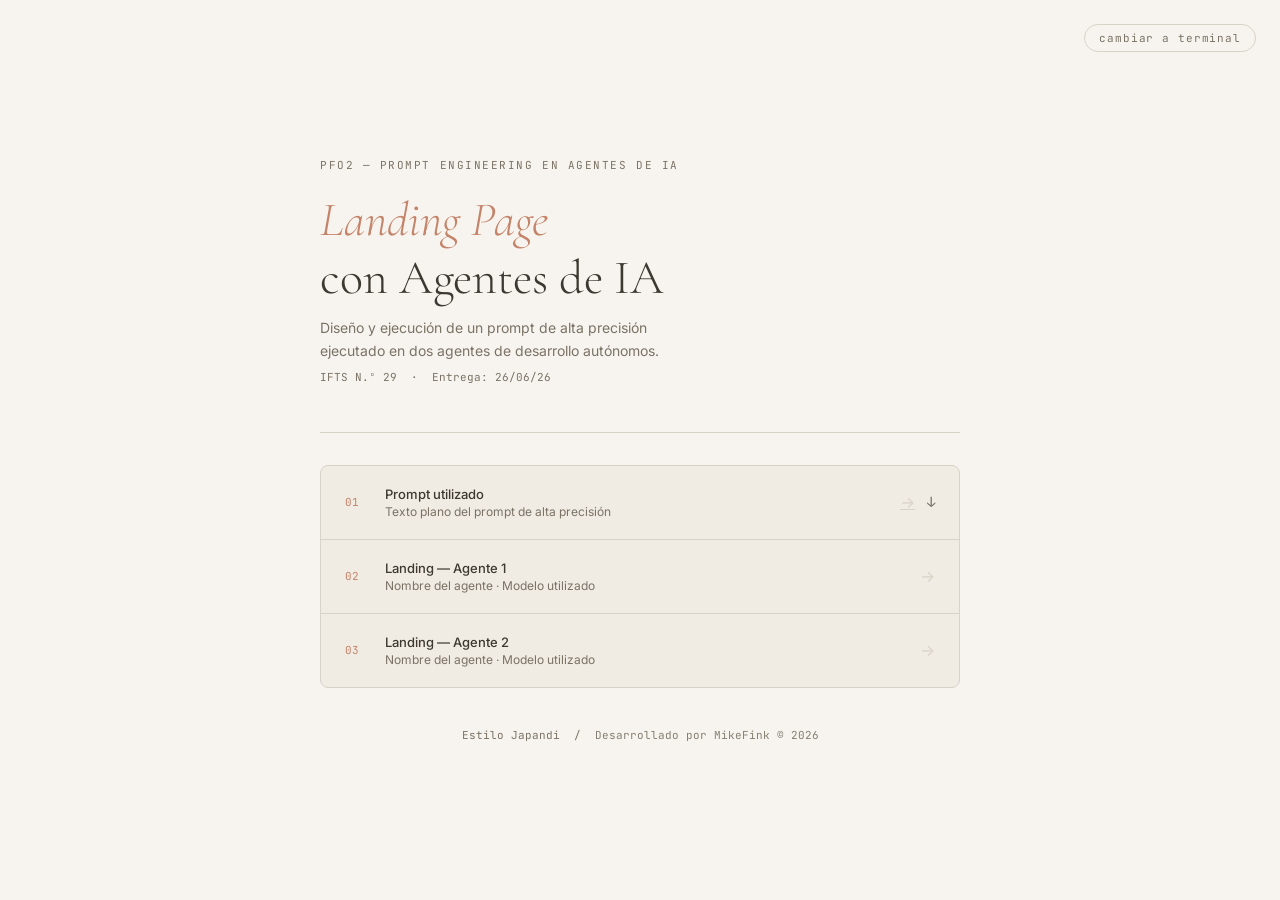
==== index.html @ ad7ee900 "Add initial HTML, CSS, and JavaScript files for landing page" ====
<!DOCTYPE html>
<html lang="es">

<head>
  <meta charset="UTF-8" />
  <meta name="viewport" content="width=device-width, initial-scale=1.0" />
  <title>PFO2 — Prompt Engineering en Agentes de IA</title>
  <link rel="preconnect" href="https://fonts.googleapis.com" />
  <link rel="preconnect" href="https://fonts.gstatic.com" crossorigin />
  <link
    href="https://fonts.googleapis.com/css2?family=Cormorant+Garamond:ital,wght@0,300;0,400;0,600;1,300;1,400&family=Inter:wght@300;400;500&family=JetBrains+Mono:wght@400;500&display=swap"
    rel="stylesheet" />
  <link rel="stylesheet" href="styles.css" />
</head>

<body>

  <button class="toggle-btn" onclick="toggleTheme()" id="toggle-label">
    cambiar a terminal
  </button>

  <div class="wrapper">

    <p class="eyebrow">PFO2 &mdash; Prompt Engineering en Agentes de IA</p>

    <h1><em>Landing Page</em><br>con Agentes de IA</h1>

    <p class="subtitle">Diseño y ejecución de un prompt de alta precisión<br>ejecutado en dos agentes de desarrollo
      autónomos.</p>
    <p class="meta">IFTS N.º 29 &nbsp;·&nbsp; Entrega: 26/06/26<span class="cursor">_</span></p>

    <div class="divider"></div>

    <div class="cards">

      <div class="card card-prompt" onclick="togglePrompt(event)"
        style="flex-direction: column; align-items: stretch; cursor: pointer;">
        <div style="display:flex; align-items:center; gap:1.25rem;">
          <span class="card-num">01</span>
          <div class="card-body">
            <p class="card-label">Prompt utilizado</p>
            <p class="card-desc">Texto plano del prompt de alta precisión</p>
          </div>
          <div style="display:flex; gap:12px; align-items:center;">
            <a href="./prompt.txt" target="_blank" class="card-arrow" onclick="event.stopPropagation()"
              title="Abrir archivo">→</a>
            <span class="card-expand" id="expand-icon">↓</span>
          </div>
        </div>
        <div class="prompt-panel" id="prompt-panel">
          <div style="display:flex; justify-content:space-between; align-items:center; margin-bottom:0.75rem;">
            <span class="lang-label" id="lang-label">EN</span>
            <button class="lang-btn" onclick="toggleLang(event)" id="lang-btn">ver en español</button>
          </div>
          <p class="prompt-text" id="prompt-text"></p>
        </div>
      </div>

      <a class="card" href="./agent1/" target="_blank">
        <span class="card-num">02</span>
        <div class="card-body">
          <p class="card-label">Landing — Agente 1</p>
          <p class="card-desc">Nombre del agente · Modelo utilizado</p>
        </div>
        <span class="card-arrow">→</span>
      </a>

      <a class="card" href="./agent2/" target="_blank">
        <span class="card-num">03</span>
        <div class="card-body">
          <p class="card-label">Landing — Agente 2</p>
          <p class="card-desc">Nombre del agente · Modelo utilizado</p>
        </div>
        <span class="card-arrow">→</span>
      </a>

    </div>

    <p class="footer-note" id="footer-note"></p>

  </div>

  <script src="script.js"></script>
</body>

</html>
---- styles.css ----
*,
*::before,
*::after {
    box-sizing: border-box;
    margin: 0;
    padding: 0;
}

:root {
    --bg: #F7F4EF;
    --bg-card: #F0EBE3;
    --border: #D9D2C7;
    --text-1: #3D3830;
    --text-2: #7A7265;
    --accent: #C4846A;
    --accent-2: #8A9E8C;
    --font-display: 'Cormorant Garamond', Georgia, serif;
    --font-body: 'Inter', sans-serif;
    --font-mono: 'JetBrains Mono', monospace;
    --radius: 8px;
    --transition: 0.5s cubic-bezier(0.4, 0, 0.2, 1);
}

body.terminal {
    --bg: #0D0D0D;
    --bg-card: #141414;
    --border: #1F3320;
    --text-1: #00FF41;
    --text-2: #3DBA5F;
    --accent: #00FF41;
    --accent-2: #00C832;
    --font-display: 'JetBrains Mono', monospace;
    --font-body: 'JetBrains Mono', monospace;
}

body {
    background: var(--bg);
    color: var(--text-1);
    font-family: var(--font-body);
    min-height: 100vh;
    display: flex;
    flex-direction: column;
    align-items: center;
    justify-content: center;
    padding: 3rem 1.5rem;
    transition: background var(--transition), color var(--transition);
}

.toggle-btn {
    position: fixed;
    top: 1.5rem;
    right: 1.5rem;
    background: none;
    border: 1px solid var(--border);
    color: var(--text-2);
    font-family: var(--font-mono);
    font-size: 11px;
    letter-spacing: 0.08em;
    padding: 6px 14px;
    border-radius: 40px;
    cursor: pointer;
    transition: all var(--transition);
    z-index: 100;
}

.toggle-btn:hover {
    border-color: var(--accent);
    color: var(--accent);
}

.wrapper {
    max-width: 640px;
    width: 100%;
}

.eyebrow {
    font-family: var(--font-mono);
    font-size: 11px;
    letter-spacing: 0.14em;
    color: var(--text-2);
    text-transform: uppercase;
    margin-bottom: 1.25rem;
    transition: color var(--transition);
}

body.terminal .eyebrow::before {
    content: '> ';
    color: var(--accent);
}

h1 {
    font-family: var(--font-display);
    font-weight: 300;
    font-size: clamp(2rem, 5vw, 3rem);
    line-height: 1.2;
    color: var(--text-1);
    margin-bottom: 0.5rem;
    transition: font-family var(--transition), color var(--transition);
}

body:not(.terminal) h1 em {
    font-style: italic;
    color: var(--accent);
}

body.terminal h1 em {
    font-style: normal;
    color: var(--accent);
}

.subtitle {
    font-size: 14px;
    color: var(--text-2);
    line-height: 1.7;
    margin-bottom: 0.4rem;
    transition: color var(--transition);
}

.meta {
    font-family: var(--font-mono);
    font-size: 11px;
    color: var(--text-2);
    margin-bottom: 3rem;
    transition: color var(--transition);
}

.divider {
    width: 100%;
    height: 1px;
    background: var(--border);
    margin-bottom: 2rem;
    position: relative;
    overflow: hidden;
    transition: background var(--transition);
}

.divider::after {
    content: '';
    position: absolute;
    top: 0;
    left: -100%;
    width: 60%;
    height: 100%;
    background: linear-gradient(90deg, transparent, var(--accent), transparent);
    animation: sweep 3s ease-in-out infinite;
}

@keyframes sweep {
    0% {
        left: -60%;
    }

    100% {
        left: 160%;
    }
}

.cards {
    display: flex;
    flex-direction: column;
    gap: 1px;
    background: var(--border);
    border: 1px solid var(--border);
    border-radius: var(--radius);
    overflow: hidden;
    transition: background var(--transition), border-color var(--transition);
}

.card {
    display: flex;
    align-items: center;
    gap: 1.25rem;
    padding: 1.25rem 1.5rem;
    background: var(--bg-card);
    text-decoration: none;
    transition: background var(--transition);
    cursor: pointer;
}

.card:hover {
    background: var(--bg);
}

body.terminal .card:hover {
    background: #0F1A10;
}

.card-num {
    font-family: var(--font-mono);
    font-size: 11px;
    color: var(--accent);
    min-width: 20px;
    transition: color var(--transition);
}

.card-body {
    flex: 1;
}

.card-label {
    font-size: 13px;
    font-weight: 500;
    color: var(--text-1);
    margin-bottom: 2px;
    transition: color var(--transition);
}

body.terminal .card-label::before {
    content: '// ';
    color: var(--text-2);
}

.card-desc {
    font-size: 12px;
    color: var(--text-2);
    transition: color var(--transition);
}

.card-arrow {
    font-size: 16px;
    color: var(--border);
    transition: color var(--transition), transform 0.2s ease;
}

.card:hover .card-arrow {
    color: var(--accent);
    transform: translateX(3px);
}

body.terminal .card-arrow {
    font-family: var(--font-mono);
}

.card-expand {
    font-family: var(--font-mono);
    font-size: 14px;
    color: var(--text-2);
    transition: transform 0.3s ease, color var(--transition);
    display: inline-block;
}

.card-prompt.open .card-expand {
    transform: rotate(180deg);
    color: var(--accent);
}

.prompt-panel {
    display: none;
    margin-top: 1rem;
    padding-top: 1rem;
    border-top: 1px solid var(--border);
}

.card-prompt.open .prompt-panel {
    display: block;
}

.lang-label {
    font-family: var(--font-mono);
    font-size: 10px;
    letter-spacing: 0.12em;
    color: var(--accent);
    border: 1px solid var(--accent);
    padding: 2px 8px;
    border-radius: 20px;
}

.lang-btn {
    font-family: var(--font-mono);
    font-size: 11px;
    color: var(--text-2);
    background: none;
    border: none;
    cursor: pointer;
    padding: 0;
    text-decoration: underline;
    text-underline-offset: 3px;
    transition: color var(--transition);
}

.lang-btn:hover {
    color: var(--accent);
}

.prompt-text {
    font-size: 12px;
    line-height: 1.8;
    color: var(--text-2);
    white-space: pre-wrap;
    max-height: 260px;
    overflow-y: auto;
    scrollbar-width: thin;
    scrollbar-color: var(--border) transparent;
}

.footer-note {
    margin-top: 2.5rem;
    font-family: var(--font-mono);
    font-size: 11px;
    color: var(--text-2);
    text-align: center;
    transition: color var(--transition);
}

.cursor {
    display: none;
    animation: blink 1s step-end infinite;
}

body.terminal .cursor {
    display: inline;
}

@keyframes blink {
    50% {
        opacity: 0;
    }
}

@media (prefers-reduced-motion: reduce) {
    .divider::after {
        animation: none;
    }

    .cursor {
        animation: none;
    }
}
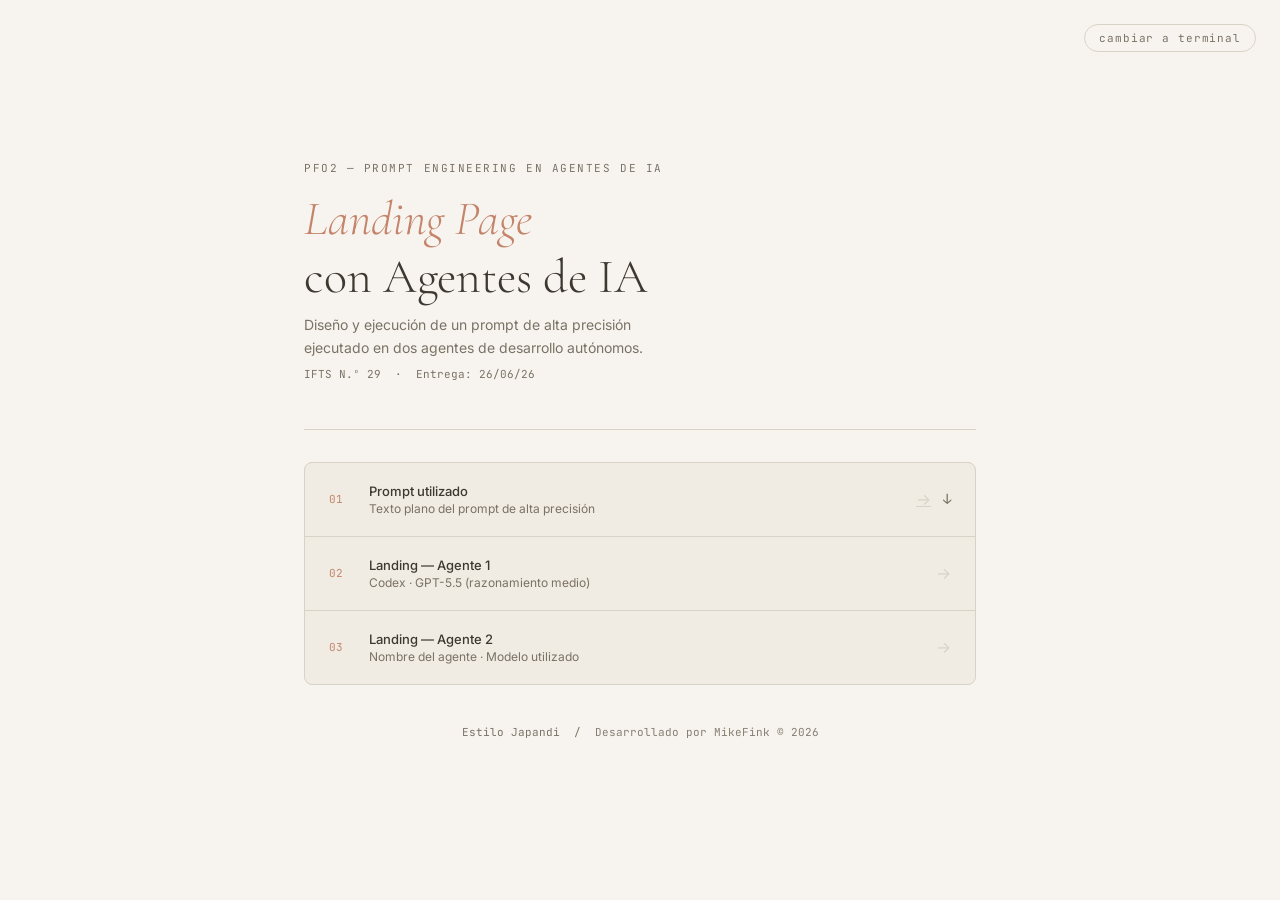
==== commit 63e969b7: "Add README, enhance index.html viewport settings, and update styles for mobile responsiveness" ====
--- a/index.html
+++ b/index.html
@@ -3,7 +3,7 @@
 
 <head>
   <meta charset="UTF-8" />
-  <meta name="viewport" content="width=device-width, initial-scale=1.0" />
+  <meta name="viewport" content="width=device-width, initial-scale=1.0, minimum-scale=0.7, maximum-scale=2.0" />
   <title>PFO2 — Prompt Engineering en Agentes de IA</title>
   <link rel="preconnect" href="https://fonts.googleapis.com" />
   <link rel="preconnect" href="https://fonts.gstatic.com" crossorigin />
@@ -60,7 +60,7 @@
         <span class="card-num">02</span>
         <div class="card-body">
           <p class="card-label">Landing — Agente 1</p>
-          <p class="card-desc">Nombre del agente · Modelo utilizado</p>
+          <p class="card-desc">Codex · GPT-5.5 (razonamiento medio)</p>
         </div>
         <span class="card-arrow">→</span>
       </a>
--- a/styles.css
+++ b/styles.css
@@ -17,7 +17,8 @@
     --font-display: 'Cormorant Garamond', Georgia, serif;
     --font-body: 'Inter', sans-serif;
     --font-mono: 'JetBrains Mono', monospace;
-    --radius: 8px;
+    --radius: 0.5rem;
+    /* 8px */
     --transition: 0.5s cubic-bezier(0.4, 0, 0.2, 1);
 }
 
@@ -42,44 +43,48 @@
     flex-direction: column;
     align-items: center;
     justify-content: center;
-    padding: 3rem 1.5rem;
     transition: background var(--transition), color var(--transition);
 }
 
+/* ==========================================================================
+   1. DISEÑO BASE / MÓVIL (Hasta 480px)
+   ========================================================================== */
+body {
+    padding: 1.5rem 1rem;
+}
+
 .toggle-btn {
-    position: fixed;
-    top: 1.5rem;
-    right: 1.5rem;
+    position: static;
+    margin-bottom: 1.5rem;
+    align-self: flex-end;
     background: none;
-    border: 1px solid var(--border);
-    color: var(--text-2);
-    font-family: var(--font-mono);
-    font-size: 11px;
+    border: 0.0625rem solid var(--border);
+    color: var(--text-2);
+    font-family: var(--font-mono);
+    font-size: 0.6875rem;
+    /* 11px */
     letter-spacing: 0.08em;
-    padding: 6px 14px;
-    border-radius: 40px;
+    padding: 0.375rem 0.875rem;
+    border-radius: 2.5rem;
     cursor: pointer;
     transition: all var(--transition);
     z-index: 100;
 }
 
-.toggle-btn:hover {
-    border-color: var(--accent);
-    color: var(--accent);
-}
-
 .wrapper {
-    max-width: 640px;
     width: 100%;
+    max-width: 30rem;
+    /* 480px */
 }
 
 .eyebrow {
     font-family: var(--font-mono);
-    font-size: 11px;
+    font-size: 0.6875rem;
+    /* 11px */
     letter-spacing: 0.14em;
     color: var(--text-2);
     text-transform: uppercase;
-    margin-bottom: 1.25rem;
+    margin-bottom: 1rem;
     transition: color var(--transition);
 }
 
@@ -91,7 +96,8 @@
 h1 {
     font-family: var(--font-display);
     font-weight: 300;
-    font-size: clamp(2rem, 5vw, 3rem);
+    font-size: 1.75rem;
+    /* Reducido para móvil */
     line-height: 1.2;
     color: var(--text-1);
     margin-bottom: 0.5rem;
@@ -109,26 +115,28 @@
 }
 
 .subtitle {
-    font-size: 14px;
-    color: var(--text-2);
-    line-height: 1.7;
-    margin-bottom: 0.4rem;
+    font-size: 0.875rem;
+    /* 14px */
+    color: var(--text-2);
+    line-height: 1.6;
+    margin-bottom: 0.5rem;
     transition: color var(--transition);
 }
 
 .meta {
     font-family: var(--font-mono);
-    font-size: 11px;
-    color: var(--text-2);
-    margin-bottom: 3rem;
+    font-size: 0.6875rem;
+    /* 11px */
+    color: var(--text-2);
+    margin-bottom: 2rem;
     transition: color var(--transition);
 }
 
 .divider {
     width: 100%;
-    height: 1px;
+    height: 0.0625rem;
     background: var(--border);
-    margin-bottom: 2rem;
+    margin-bottom: 1.5rem;
     position: relative;
     overflow: hidden;
     transition: background var(--transition);
@@ -158,9 +166,9 @@
 .cards {
     display: flex;
     flex-direction: column;
-    gap: 1px;
+    gap: 0.0625rem;
     background: var(--border);
-    border: 1px solid var(--border);
+    border: 0.0625rem solid var(--border);
     border-radius: var(--radius);
     overflow: hidden;
     transition: background var(--transition), border-color var(--transition);
@@ -169,8 +177,8 @@
 .card {
     display: flex;
     align-items: center;
-    gap: 1.25rem;
-    padding: 1.25rem 1.5rem;
+    gap: 1rem;
+    padding: 1rem 1.25rem;
     background: var(--bg-card);
     text-decoration: none;
     transition: background var(--transition);
@@ -187,9 +195,10 @@
 
 .card-num {
     font-family: var(--font-mono);
-    font-size: 11px;
-    color: var(--accent);
-    min-width: 20px;
+    font-size: 0.6875rem;
+    /* 11px */
+    color: var(--accent);
+    min-width: 1.25rem;
     transition: color var(--transition);
 }
 
@@ -198,10 +207,11 @@
 }
 
 .card-label {
-    font-size: 13px;
+    font-size: 0.8125rem;
+    /* 13px */
     font-weight: 500;
     color: var(--text-1);
-    margin-bottom: 2px;
+    margin-bottom: 0.125rem;
     transition: color var(--transition);
 }
 
@@ -211,20 +221,21 @@
 }
 
 .card-desc {
-    font-size: 12px;
+    font-size: 0.75rem;
+    /* 12px */
     color: var(--text-2);
     transition: color var(--transition);
 }
 
 .card-arrow {
-    font-size: 16px;
+    font-size: 1rem;
     color: var(--border);
     transition: color var(--transition), transform 0.2s ease;
 }
 
 .card:hover .card-arrow {
     color: var(--accent);
-    transform: translateX(3px);
+    transform: translateX(0.1875rem);
 }
 
 body.terminal .card-arrow {
@@ -233,7 +244,7 @@
 
 .card-expand {
     font-family: var(--font-mono);
-    font-size: 14px;
+    font-size: 0.875rem;
     color: var(--text-2);
     transition: transform 0.3s ease, color var(--transition);
     display: inline-block;
@@ -248,7 +259,7 @@
     display: none;
     margin-top: 1rem;
     padding-top: 1rem;
-    border-top: 1px solid var(--border);
+    border-top: 0.0625rem solid var(--border);
 }
 
 .card-prompt.open .prompt-panel {
@@ -257,24 +268,26 @@
 
 .lang-label {
     font-family: var(--font-mono);
-    font-size: 10px;
+    font-size: 0.625rem;
+    /* 10px */
     letter-spacing: 0.12em;
     color: var(--accent);
-    border: 1px solid var(--accent);
-    padding: 2px 8px;
-    border-radius: 20px;
+    border: 0.0625rem solid var(--accent);
+    padding: 0.125rem 0.5rem;
+    border-radius: 1.25rem;
 }
 
 .lang-btn {
     font-family: var(--font-mono);
-    font-size: 11px;
+    font-size: 0.6875rem;
+    /* 11px */
     color: var(--text-2);
     background: none;
     border: none;
     cursor: pointer;
     padding: 0;
     text-decoration: underline;
-    text-underline-offset: 3px;
+    text-underline-offset: 0.1875rem;
     transition: color var(--transition);
 }
 
@@ -283,20 +296,23 @@
 }
 
 .prompt-text {
-    font-size: 12px;
+    font-size: 0.75rem;
+    /* 12px */
     line-height: 1.8;
     color: var(--text-2);
     white-space: pre-wrap;
-    max-height: 260px;
+    max-height: 16.25rem;
+    /* 260px */
     overflow-y: auto;
     scrollbar-width: thin;
     scrollbar-color: var(--border) transparent;
 }
 
 .footer-note {
-    margin-top: 2.5rem;
-    font-family: var(--font-mono);
-    font-size: 11px;
+    margin-top: 2rem;
+    font-family: var(--font-mono);
+    font-size: 0.6875rem;
+    /* 11px */
     color: var(--text-2);
     text-align: center;
     transition: color var(--transition);
@@ -325,4 +341,114 @@
     .cursor {
         animation: none;
     }
+}
+
+/* ==========================================================================
+   2. DISEÑO TABLET (De 481px a 768px)
+   ========================================================================== */
+@media (min-width: 30.0625rem) {
+    body {
+        padding: 2.5rem 1.5rem;
+    }
+
+    .toggle-btn {
+        position: fixed;
+        top: 1rem;
+        right: 1rem;
+        margin-bottom: 0;
+    }
+
+    .wrapper {
+        max-width: 40rem;
+        /* 640px */
+        margin-top: 2rem;
+    }
+
+    h1 {
+        font-size: 2.25rem;
+    }
+
+    .meta {
+        margin-bottom: 2.5rem;
+    }
+
+    .card {
+        gap: 1.25rem;
+        padding: 1.25rem 1.5rem;
+    }
+}
+
+/* ==========================================================================
+   3. DISEÑO ESCRITORIO (Más de 768px)
+   ========================================================================== */
+@media (min-width: 48rem) {
+    body {
+        padding: 3rem 2rem;
+    }
+
+    .toggle-btn {
+        top: 1.5rem;
+        right: 1.5rem;
+    }
+
+    .wrapper {
+        max-width: 40rem;
+        margin-top: 0;
+    }
+
+    h1 {
+        font-size: 3rem;
+    }
+
+    .meta {
+        margin-bottom: 3rem;
+    }
+
+    .divider {
+        margin-bottom: 2rem;
+    }
+
+    .footer-note {
+        margin-top: 2.5rem;
+    }
+}
+
+/* ==========================================================================
+   Estructura de Control de Escala y Ancho Máximo
+   ========================================================================== */
+
+/* Diseño Base: Móvil (Desde 320px) */
+.wrapper {
+    width: 100%;
+    max-width: 100%;
+    /* Ocupa todo el ancho en pantallas chicas */
+    margin-left: auto;
+    margin-right: auto;
+    padding-left: 1rem;
+    padding-right: 1rem;
+}
+
+/* Breakpoint 1: Tablet (Desde 480px) */
+@media (min-width: 30rem) {
+    .wrapper {
+        max-width: 28rem;
+        /* ~448px */
+    }
+}
+
+/* Breakpoint 2: Tablet Grande / Escritorio Chico (Desde 768px) */
+@media (min-width: 48rem) {
+    .wrapper {
+        max-width: 42rem;
+        /* ~672px */
+    }
+}
+
+/* Breakpoint 3: Escritorio Estándar (Desde 1024px) */
+@media (min-width: 64rem) {
+    .wrapper {
+        /* Se fija el límite definitivo de expansión para evitar distorsión visual */
+        max-width: 44rem;
+        /* ~704px */
+    }
 }
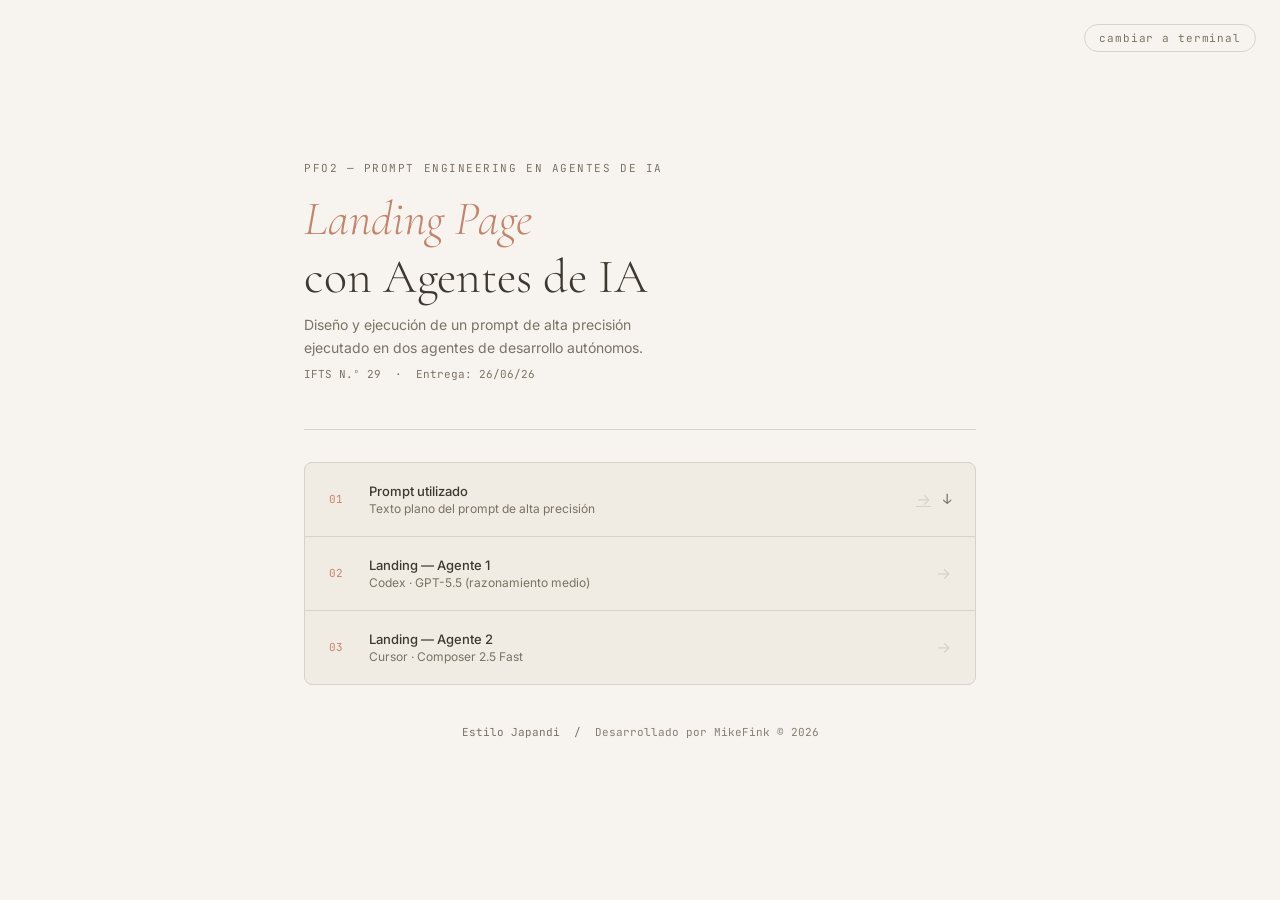
==== commit 4b8243d4: "fix: update description for Agente 2 in landing page card" ====
--- a/index.html
+++ b/index.html
@@ -69,7 +69,7 @@
         <span class="card-num">03</span>
         <div class="card-body">
           <p class="card-label">Landing — Agente 2</p>
-          <p class="card-desc">Nombre del agente · Modelo utilizado</p>
+          <p class="card-desc">Cursor · Composer 2.5 Fast </p>
         </div>
         <span class="card-arrow">→</span>
       </a>
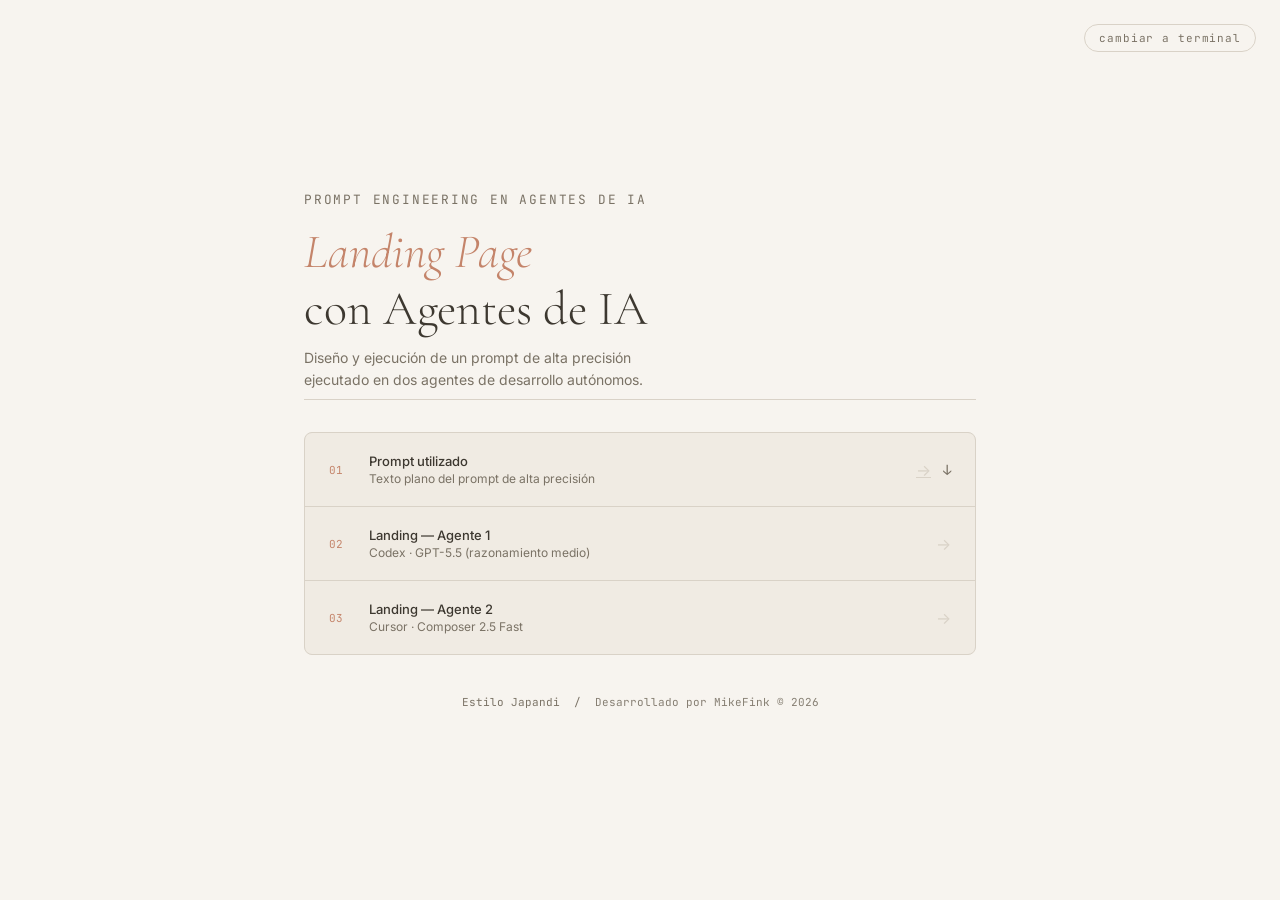
==== commit 8f4aa597: "fix: update title and eyebrow text in index.html; adjust font size in styles.css" ====
--- a/index.html
+++ b/index.html
@@ -4,7 +4,7 @@
 <head>
   <meta charset="UTF-8" />
   <meta name="viewport" content="width=device-width, initial-scale=1.0, minimum-scale=0.7, maximum-scale=2.0" />
-  <title>PFO2 — Prompt Engineering en Agentes de IA</title>
+  <title>Prompt Engineering en Agentes de IA</title>
   <link rel="preconnect" href="https://fonts.googleapis.com" />
   <link rel="preconnect" href="https://fonts.gstatic.com" crossorigin />
   <link
@@ -21,13 +21,13 @@
 
   <div class="wrapper">
 
-    <p class="eyebrow">PFO2 &mdash; Prompt Engineering en Agentes de IA</p>
+    <p class="eyebrow">Prompt Engineering en Agentes de IA</p>
 
     <h1><em>Landing Page</em><br>con Agentes de IA</h1>
 
     <p class="subtitle">Diseño y ejecución de un prompt de alta precisión<br>ejecutado en dos agentes de desarrollo
       autónomos.</p>
-    <p class="meta">IFTS N.º 29 &nbsp;·&nbsp; Entrega: 26/06/26<span class="cursor">_</span></p>
+
 
     <div class="divider"></div>
 
--- a/styles.css
+++ b/styles.css
@@ -79,7 +79,7 @@
 
 .eyebrow {
     font-family: var(--font-mono);
-    font-size: 0.6875rem;
+    font-size: 0.8rem;
     /* 11px */
     letter-spacing: 0.14em;
     color: var(--text-2);
